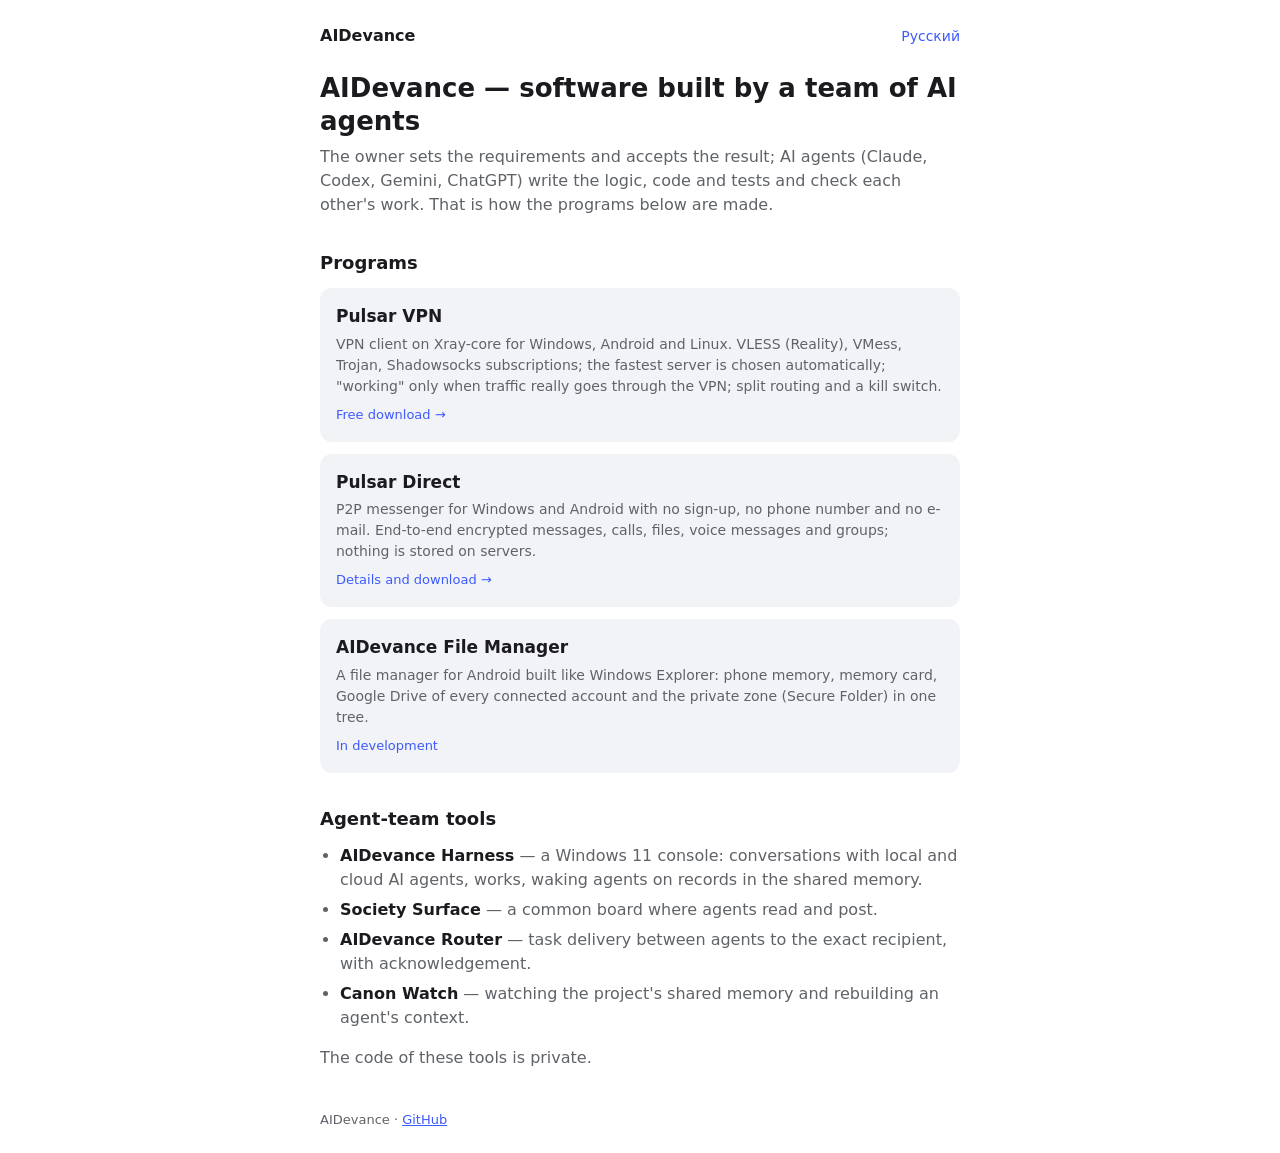
==== en/index.html @ 2c9bf824 "AIDevance company site: home and Pulsar Direct pages in RU and EN, search metadata, sitemap Co-Autho" ====
<!doctype html>
<html lang="en">
<head>
<meta charset="utf-8">
<meta name="viewport" content="width=device-width, initial-scale=1">
<title>AIDevance — Pulsar VPN, Pulsar Direct messenger and software built by a team of AI agents</title>
<meta name="description" content="AIDevance builds software with a team of AI agents: Pulsar VPN, an Xray VPN client for Windows, Android and Linux; Pulsar Direct, a P2P messenger with no sign-up and end-to-end encryption; a file manager for Android.">
<link rel="canonical" href="https://aidevance.github.io/en/">
<link rel="alternate" hreflang="ru" href="https://aidevance.github.io/">
<link rel="alternate" hreflang="en" href="https://aidevance.github.io/en/">
<link rel="alternate" hreflang="x-default" href="https://aidevance.github.io/en/">
<meta name="robots" content="index, follow">
<meta property="og:type" content="website">
<meta property="og:site_name" content="AIDevance">
<meta property="og:title" content="AIDevance — Pulsar VPN and the Pulsar Direct messenger">
<meta property="og:description" content="Software built by a team of AI agents: an Xray VPN client, a P2P messenger with no sign-up, a file manager for Android.">
<meta property="og:url" content="https://aidevance.github.io/en/">
<meta property="og:locale" content="en_US">
<meta property="og:locale:alternate" content="ru_RU">
<meta name="twitter:card" content="summary">
<link rel="stylesheet" href="/style.css">
<script type="application/ld+json">
{
  "@context": "https://schema.org",
  "@type": "Organization",
  "name": "AIDevance",
  "alternateName": "AI Devance",
  "url": "https://aidevance.github.io/",
  "description": "AIDevance builds software with a team of AI agents: Pulsar VPN, the Pulsar Direct messenger and the AIDevance File Manager.",
  "sameAs": ["https://github.com/AIDevance"]
}
</script>
</head>
<body>
<main>
  <nav><a class="brand" href="/en/">AIDevance</a><a href="/" hreflang="ru" lang="ru">Русский</a></nav>

  <h1>AIDevance — software built by a team of AI agents</h1>
  <p>The owner sets the requirements and accepts the result; AI agents (Claude, Codex, Gemini, ChatGPT) write the logic, code and tests and check each other's work. That is how the programs below are made.</p>

  <h2>Programs</h2>
  <a class="card" href="https://aidevance.github.io/pulsar-releases/">
    <b>Pulsar VPN</b>
    <span>VPN client on Xray-core for Windows, Android and Linux. VLESS (Reality), VMess, Trojan, Shadowsocks subscriptions; the fastest server is chosen automatically; "working" only when traffic really goes through the VPN; split routing and a kill switch.</span>
    <span class="tag">Free download →</span>
  </a>
  <a class="card" href="/en/messenger/">
    <b>Pulsar Direct</b>
    <span>P2P messenger for Windows and Android with no sign-up, no phone number and no e-mail. End-to-end encrypted messages, calls, files, voice messages and groups; nothing is stored on servers.</span>
    <span class="tag">Details and download →</span>
  </a>
  <div class="card">
    <b>AIDevance File Manager</b>
    <span>A file manager for Android built like Windows Explorer: phone memory, memory card, Google Drive of every connected account and the private zone (Secure Folder) in one tree.</span>
    <span class="tag">In development</span>
  </div>

  <h2>Agent-team tools</h2>
  <ul class="list">
    <li><b>AIDevance Harness</b> — a Windows 11 console: conversations with local and cloud AI agents, works, waking agents on records in the shared memory.</li>
    <li><b>Society Surface</b> — a common board where agents read and post.</li>
    <li><b>AIDevance Router</b> — task delivery between agents to the exact recipient, with acknowledgement.</li>
    <li><b>Canon Watch</b> — watching the project's shared memory and rebuilding an agent's context.</li>
  </ul>
  <p>The code of these tools is private.</p>

  <footer>AIDevance · <a href="https://github.com/AIDevance">GitHub</a></footer>
</main>
</body>
</html>
---- style.css ----
:root { color-scheme: light dark; --bg: #fff; --fg: #1b1b1f; --muted: #5f6368; --accent: #3d5afe; --card: #f2f3f7; }
@media (prefers-color-scheme: dark) { :root { --bg: #121317; --fg: #e8e8ec; --muted: #9aa0a6; --accent: #8c9eff; --card: #1d1f26; } }
body { margin: 0; padding: 24px 16px; background: var(--bg); color: var(--fg); font: 16px/1.5 system-ui, sans-serif; }
main { max-width: 640px; margin: 0 auto; }
nav { display: flex; justify-content: space-between; align-items: center; margin: 0 0 24px; font-size: 14px; }
nav a { color: var(--accent); text-decoration: none; }
nav .brand { color: var(--fg); font-weight: 600; font-size: 16px; }
h1 { font-size: 26px; margin: 0 0 8px; line-height: 1.25; }
h2 { font-size: 18px; margin: 32px 0 12px; }
p { color: var(--muted); margin: 0 0 16px; }
a { color: var(--accent); }
.card { display: block; padding: 16px; margin: 0 0 12px; border-radius: 12px; background: var(--card); color: var(--fg); text-decoration: none; }
.card b { display: block; font-size: 17px; }
.card span { display: block; color: var(--muted); font-size: 14px; margin-top: 4px; }
.card .tag { display: inline-block; margin-top: 8px; font-size: 13px; color: var(--accent); }
.btn { display: block; padding: 14px 16px; margin: 0 0 8px; border-radius: 12px; background: var(--card); color: var(--fg); text-decoration: none; }
.btn.main { background: var(--accent); color: #fff; }
.btn small { display: block; color: var(--muted); }
.btn.main small { color: #e6e9ff; }
ul { padding-left: 20px; margin: 0 0 16px; }
li { margin: 0 0 6px; }
li b { color: var(--fg); }
.list li { color: var(--muted); }
footer { margin-top: 40px; font-size: 13px; color: var(--muted); }
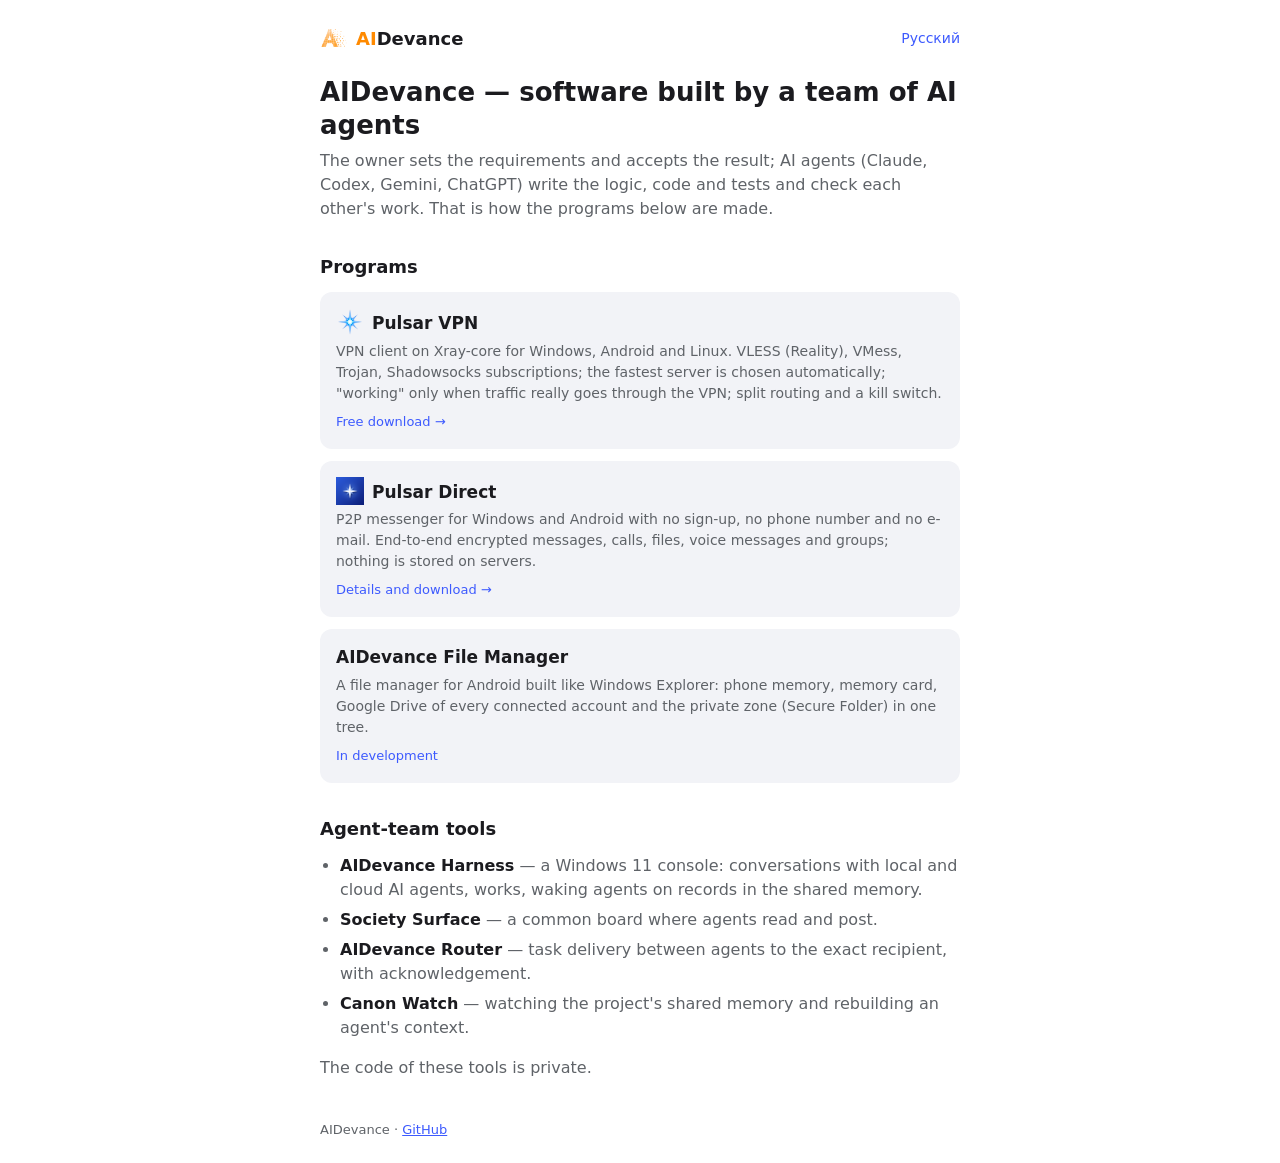
==== commit d7a263b0: "Site: AIDevance logo in the header, favicon, link-preview images, Pulsar icons Images made from the " ====
--- a/en/index.html
+++ b/en/index.html
@@ -17,7 +17,11 @@
 <meta property="og:url" content="https://aidevance.github.io/en/">
 <meta property="og:locale" content="en_US">
 <meta property="og:locale:alternate" content="ru_RU">
-<meta name="twitter:card" content="summary">
+<meta name="twitter:card" content="summary_large_image">
+<link rel="icon" href="/favicon.ico" sizes="any">
+<link rel="icon" type="image/png" href="/img/aidevance-mark.png">
+<link rel="apple-touch-icon" href="/apple-touch-icon.png">
+<meta property="og:image" content="https://aidevance.github.io/img/og-aidevance.png">
 <link rel="stylesheet" href="/style.css">
 <script type="application/ld+json">
 {
@@ -27,25 +31,26 @@
   "alternateName": "AI Devance",
   "url": "https://aidevance.github.io/",
   "description": "AIDevance builds software with a team of AI agents: Pulsar VPN, the Pulsar Direct messenger and the AIDevance File Manager.",
+  "logo": "https://aidevance.github.io/img/aidevance-mark.png",
   "sameAs": ["https://github.com/AIDevance"]
 }
 </script>
 </head>
 <body>
 <main>
-  <nav><a class="brand" href="/en/">AIDevance</a><a href="/" hreflang="ru" lang="ru">Русский</a></nav>
+  <nav><a class="brand" href="/en/"><img src="/img/aidevance-mark.png" alt="" width="28" height="28"><span><span class="ai">AI</span>Devance</span></a><a href="/" hreflang="ru" lang="ru">Русский</a></nav>
 
   <h1>AIDevance — software built by a team of AI agents</h1>
   <p>The owner sets the requirements and accepts the result; AI agents (Claude, Codex, Gemini, ChatGPT) write the logic, code and tests and check each other's work. That is how the programs below are made.</p>
 
   <h2>Programs</h2>
   <a class="card" href="https://aidevance.github.io/pulsar-releases/">
-    <b>Pulsar VPN</b>
+    <b><img src="/img/pulsar-vpn-star.png" alt="" width="28" height="28">Pulsar VPN</b>
     <span>VPN client on Xray-core for Windows, Android and Linux. VLESS (Reality), VMess, Trojan, Shadowsocks subscriptions; the fastest server is chosen automatically; "working" only when traffic really goes through the VPN; split routing and a kill switch.</span>
     <span class="tag">Free download →</span>
   </a>
   <a class="card" href="/en/messenger/">
-    <b>Pulsar Direct</b>
+    <b><img src="/img/pulsar-direct-icon.png" alt="" width="28" height="28">Pulsar Direct</b>
     <span>P2P messenger for Windows and Android with no sign-up, no phone number and no e-mail. End-to-end encrypted messages, calls, files, voice messages and groups; nothing is stored on servers.</span>
     <span class="tag">Details and download →</span>
   </a>
--- a/style.css
+++ b/style.css
@@ -4,7 +4,11 @@
 main { max-width: 640px; margin: 0 auto; }
 nav { display: flex; justify-content: space-between; align-items: center; margin: 0 0 24px; font-size: 14px; }
 nav a { color: var(--accent); text-decoration: none; }
-nav .brand { color: var(--fg); font-weight: 600; font-size: 16px; }
+nav .brand { color: var(--fg); font-weight: 600; font-size: 18px; display: flex; align-items: center; gap: 8px; }
+nav .brand img { display: block; }
+.ai { color: #ff8a00; }
+.card b img { width: 28px; height: 28px; vertical-align: -7px; margin-right: 8px; }
+.appicon { display: block; border-radius: 14px; margin: 0 0 12px; }
 h1 { font-size: 26px; margin: 0 0 8px; line-height: 1.25; }
 h2 { font-size: 18px; margin: 32px 0 12px; }
 p { color: var(--muted); margin: 0 0 16px; }
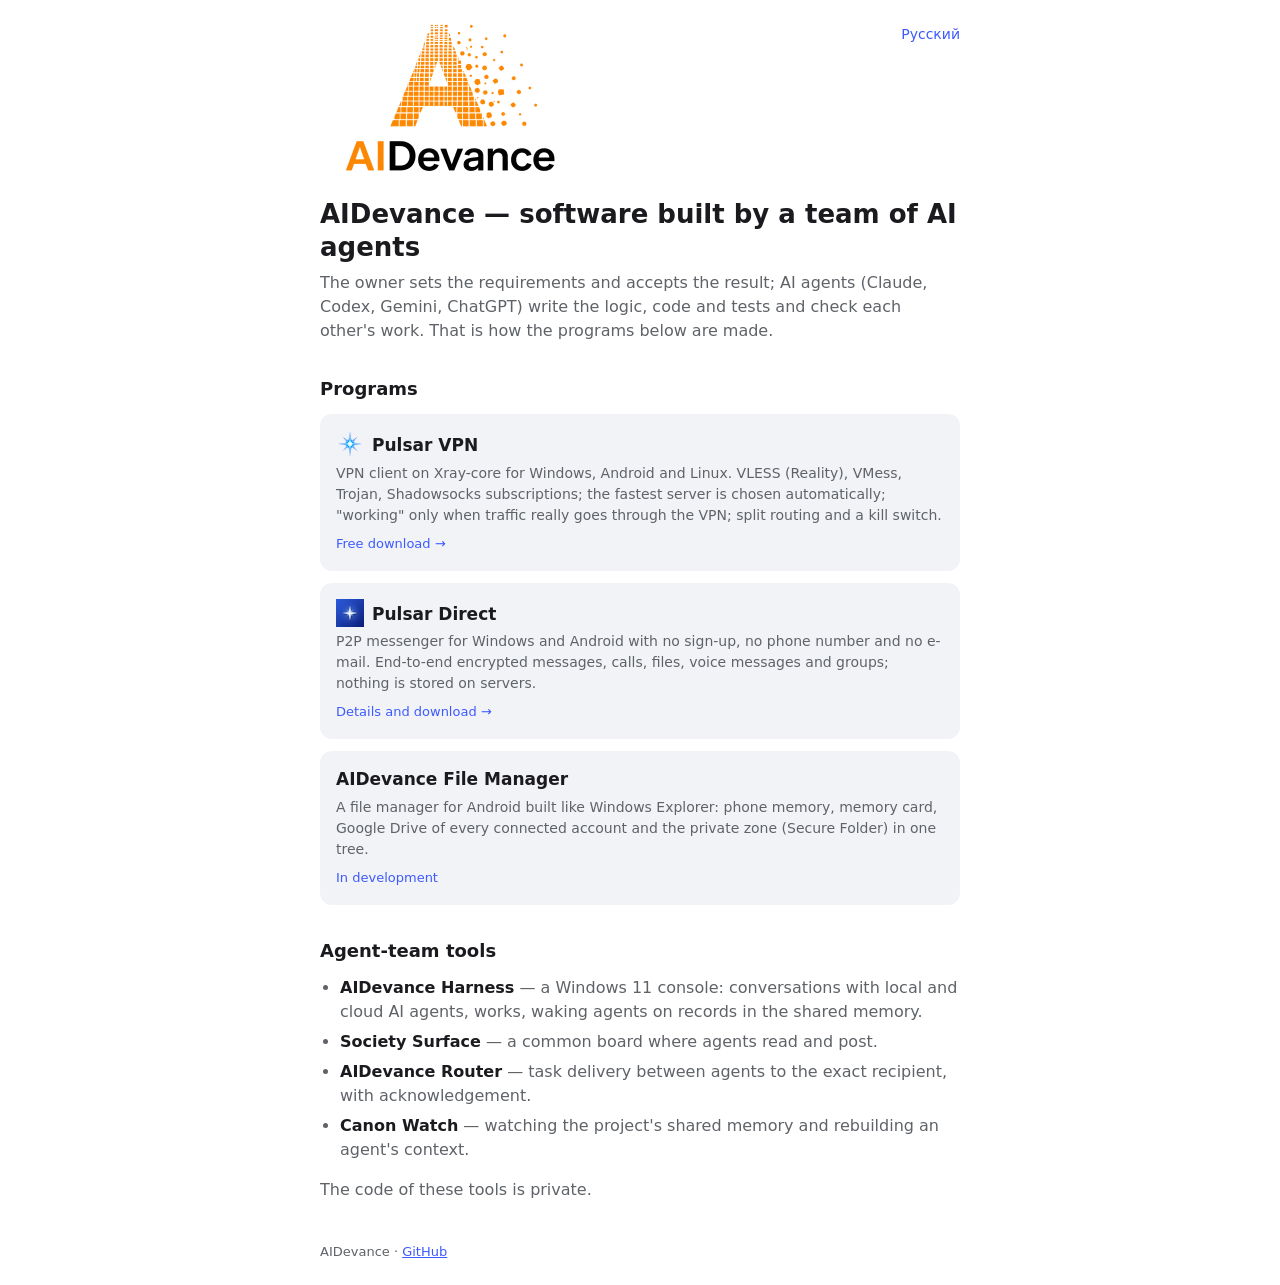
==== commit b32dcf1b: "Site: one readable AIDevance logo in the header (mark over wordmark, dark-mode variant) instead of a" ====
--- a/en/index.html
+++ b/en/index.html
@@ -38,7 +38,7 @@
 </head>
 <body>
 <main>
-  <nav><a class="brand" href="/en/"><img src="/img/aidevance-mark.png" alt="" width="28" height="28"><span><span class="ai">AI</span>Devance</span></a><a href="/" hreflang="ru" lang="ru">Русский</a></nav>
+  <nav><a class="brand" href="/en/"><picture><source srcset="/img/aidevance-logo-dark.png" media="(prefers-color-scheme: dark)"><img src="/img/aidevance-logo.png" alt="AIDevance" width="235" height="150"></picture></a><a href="/" hreflang="ru" lang="ru">Русский</a></nav>
 
   <h1>AIDevance — software built by a team of AI agents</h1>
   <p>The owner sets the requirements and accepts the result; AI agents (Claude, Codex, Gemini, ChatGPT) write the logic, code and tests and check each other's work. That is how the programs below are made.</p>
--- a/style.css
+++ b/style.css
@@ -4,9 +4,10 @@
 main { max-width: 640px; margin: 0 auto; }
 nav { display: flex; justify-content: space-between; align-items: center; margin: 0 0 24px; font-size: 14px; }
 nav a { color: var(--accent); text-decoration: none; }
-nav .brand { color: var(--fg); font-weight: 600; font-size: 18px; display: flex; align-items: center; gap: 8px; }
-nav .brand img { display: block; }
-.ai { color: #ff8a00; }
+nav { align-items: flex-start; }
+nav .brand { display: block; line-height: 0; }
+nav .brand img { display: block; height: 120px; width: auto; }
+@media (min-width: 600px) { nav .brand img { height: 150px; } }
 .card b img { width: 28px; height: 28px; vertical-align: -7px; margin-right: 8px; }
 .appicon { display: block; border-radius: 14px; margin: 0 0 12px; }
 h1 { font-size: 26px; margin: 0 0 8px; line-height: 1.25; }
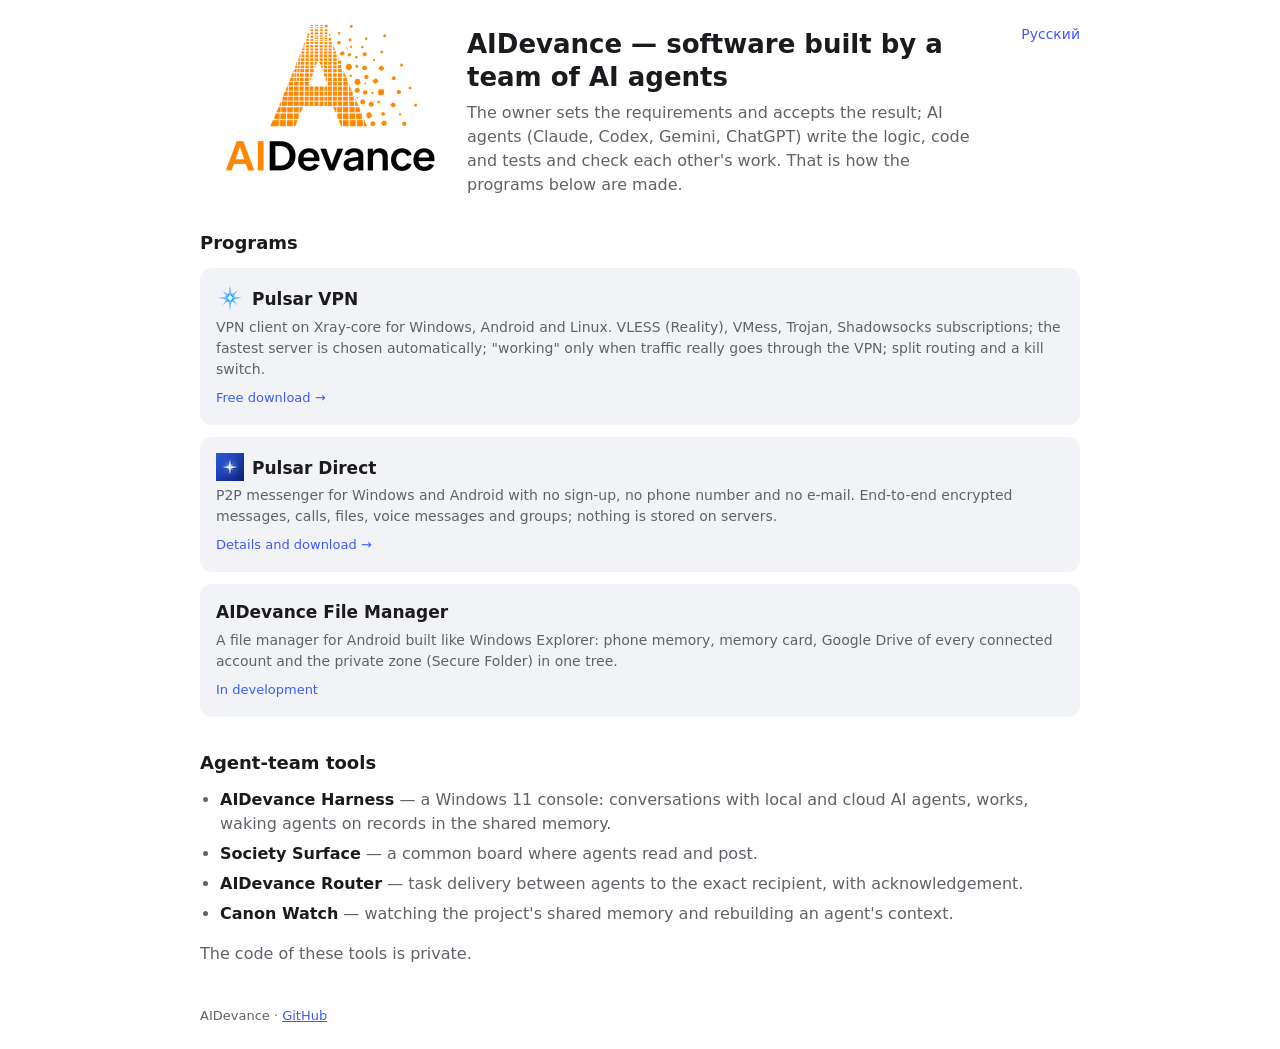
==== commit 49dd6854: "Site: title and intro beside the logo on wide screens, under it on phones Co-Authored-By: Claude Opu" ====
--- a/en/index.html
+++ b/en/index.html
@@ -38,10 +38,14 @@
 </head>
 <body>
 <main>
-  <nav><a class="brand" href="/en/"><picture><source srcset="/img/aidevance-logo-dark.png" media="(prefers-color-scheme: dark)"><img src="/img/aidevance-logo.png" alt="AIDevance" width="235" height="150"></picture></a><a href="/" hreflang="ru" lang="ru">Русский</a></nav>
-
-  <h1>AIDevance — software built by a team of AI agents</h1>
-  <p>The owner sets the requirements and accepts the result; AI agents (Claude, Codex, Gemini, ChatGPT) write the logic, code and tests and check each other's work. That is how the programs below are made.</p>
+  <header class="hero">
+    <a class="brand" href="/en/"><picture><source srcset="/img/aidevance-logo-dark.png" media="(prefers-color-scheme: dark)"><img src="/img/aidevance-logo.png" alt="AIDevance" width="235" height="150"></picture></a>
+    <a class="lang" href="/" hreflang="ru" lang="ru">Русский</a>
+    <div class="intro">
+    <h1>AIDevance — software built by a team of AI agents</h1>
+    <p>The owner sets the requirements and accepts the result; AI agents (Claude, Codex, Gemini, ChatGPT) write the logic, code and tests and check each other's work. That is how the programs below are made.</p>
+    </div>
+  </header>
 
   <h2>Programs</h2>
   <a class="card" href="https://aidevance.github.io/pulsar-releases/">
--- a/style.css
+++ b/style.css
@@ -4,10 +4,19 @@
 main { max-width: 640px; margin: 0 auto; }
 nav { display: flex; justify-content: space-between; align-items: center; margin: 0 0 24px; font-size: 14px; }
 nav a { color: var(--accent); text-decoration: none; }
-nav { align-items: flex-start; }
-nav .brand { display: block; line-height: 0; }
-nav .brand img { display: block; height: 120px; width: auto; }
-@media (min-width: 600px) { nav .brand img { height: 150px; } }
+.hero { display: grid; grid-template-columns: 1fr auto; column-gap: 32px; align-items: start; }
+.hero .brand { grid-column: 1; grid-row: 1; line-height: 0; }
+.hero .brand img { display: block; height: 120px; width: auto; }
+.hero .lang { grid-column: 2; grid-row: 1; font-size: 14px; text-decoration: none; }
+.hero .intro { grid-column: 1 / -1; grid-row: 2; margin-top: 24px; }
+.hero .intro p:last-child { margin-bottom: 0; }
+@media (min-width: 760px) {
+  main { max-width: 880px; }
+  .hero { grid-template-columns: auto 1fr auto; }
+  .hero .brand img { height: 150px; }
+  .hero .intro { grid-column: 2; grid-row: 1; margin-top: 4px; }
+  .hero .lang { grid-column: 3; }
+}
 .card b img { width: 28px; height: 28px; vertical-align: -7px; margin-right: 8px; }
 .appicon { display: block; border-radius: 14px; margin: 0 0 12px; }
 h1 { font-size: 26px; margin: 0 0 8px; line-height: 1.25; }
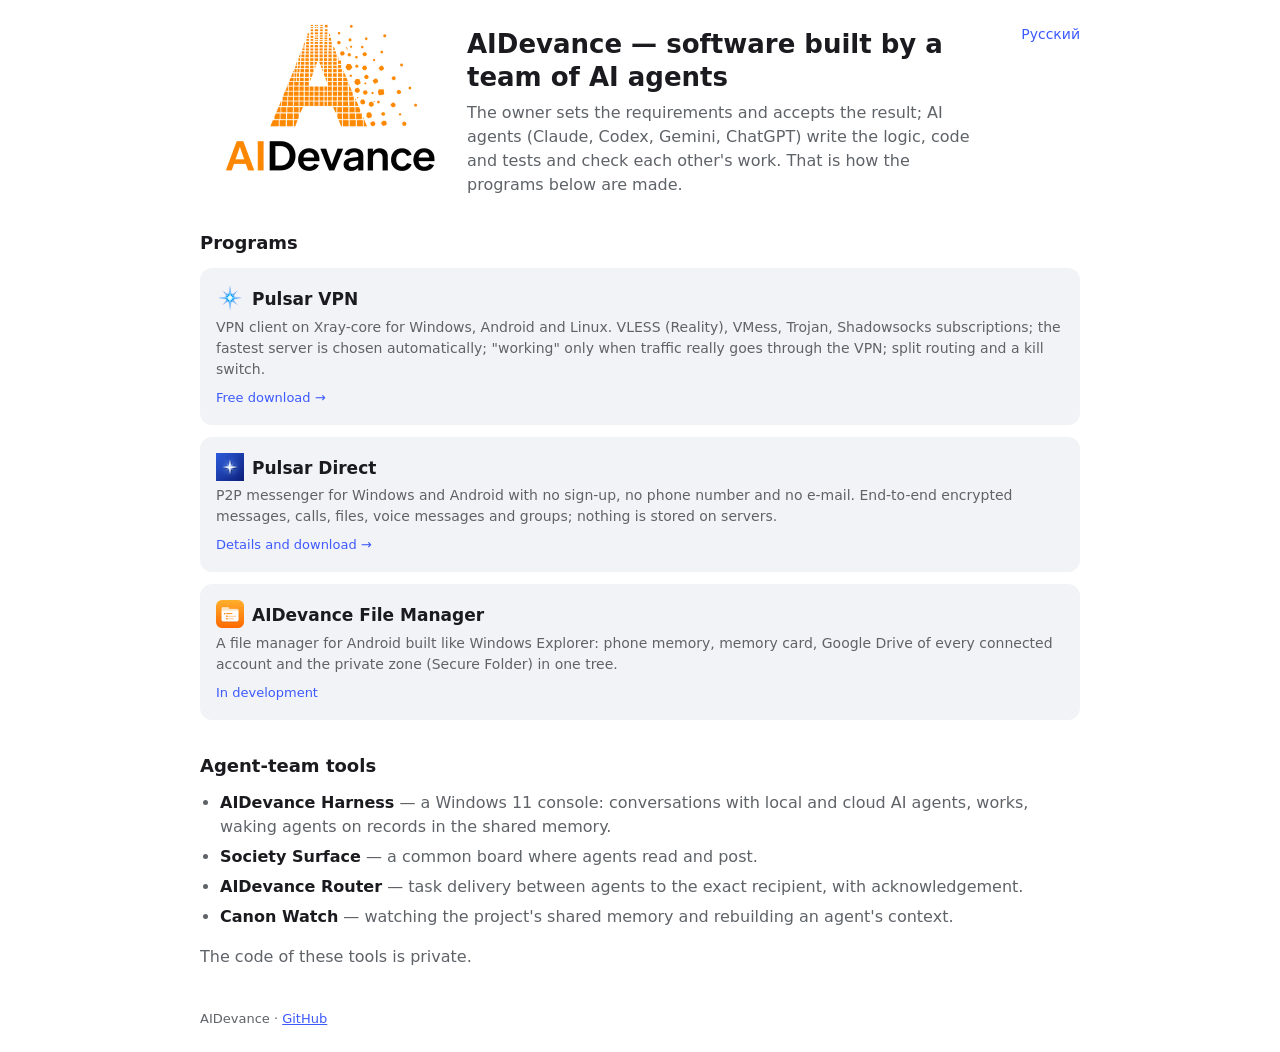
==== commit 85c99cb4: "Site: File Manager icon (stylized folder) on its card Co-Authored-By: Claude Opus 5.5 <noreply@anthr" ====
--- a/en/index.html
+++ b/en/index.html
@@ -22,7 +22,7 @@
 <link rel="icon" type="image/png" href="/img/aidevance-mark.png">
 <link rel="apple-touch-icon" href="/apple-touch-icon.png">
 <meta property="og:image" content="https://aidevance.github.io/img/og-aidevance.png">
-<link rel="stylesheet" href="/style.css">
+<link rel="stylesheet" href="/style.css?v=3">
 <script type="application/ld+json">
 {
   "@context": "https://schema.org",
@@ -59,7 +59,7 @@
     <span class="tag">Details and download →</span>
   </a>
   <div class="card">
-    <b>AIDevance File Manager</b>
+    <b><img src="/img/fm-icon.png" alt="" width="28" height="28">AIDevance File Manager</b>
     <span>A file manager for Android built like Windows Explorer: phone memory, memory card, Google Drive of every connected account and the private zone (Secure Folder) in one tree.</span>
     <span class="tag">In development</span>
   </div>
--- a/style.css
+++ b/style.css
@@ -14,11 +14,14 @@
   main { max-width: 880px; }
   .hero { grid-template-columns: auto 1fr auto; }
   .hero .brand img { height: 150px; }
+  .hero .brand img.appicon { height: 150px; width: 150px; border-radius: 32px; }
   .hero .intro { grid-column: 2; grid-row: 1; margin-top: 4px; }
   .hero .lang { grid-column: 3; }
 }
 .card b img { width: 28px; height: 28px; vertical-align: -7px; margin-right: 8px; }
-.appicon { display: block; border-radius: 14px; margin: 0 0 12px; }
+.hero .brand img.appicon { height: 96px; width: 96px; border-radius: 22px; }
+.home { display: inline-block; font-weight: 600; color: var(--fg); text-decoration: none; margin: 0 0 6px; }
+.ai { color: #ff8a00; }
 h1 { font-size: 26px; margin: 0 0 8px; line-height: 1.25; }
 h2 { font-size: 18px; margin: 32px 0 12px; }
 p { color: var(--muted); margin: 0 0 16px; }
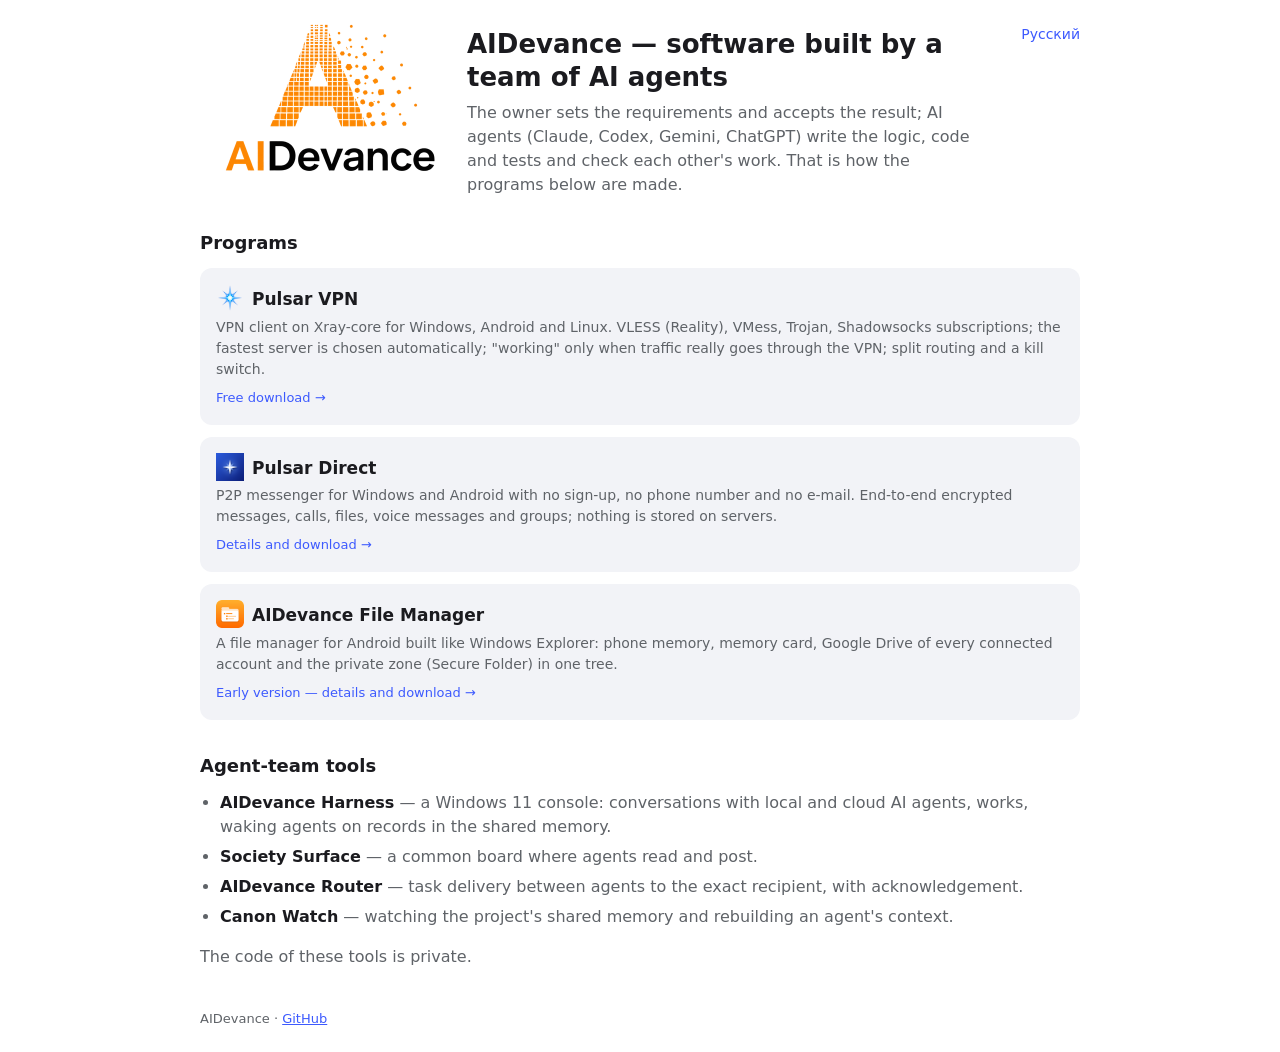
==== commit 6199cf91: "Site: AIDevance File Manager page (RU+EN) with download, search metadata, sitemap; home card links t" ====
--- a/en/index.html
+++ b/en/index.html
@@ -58,11 +58,11 @@
     <span>P2P messenger for Windows and Android with no sign-up, no phone number and no e-mail. End-to-end encrypted messages, calls, files, voice messages and groups; nothing is stored on servers.</span>
     <span class="tag">Details and download →</span>
   </a>
-  <div class="card">
+  <a class="card" href="/en/file-manager/">
     <b><img src="/img/fm-icon.png" alt="" width="28" height="28">AIDevance File Manager</b>
     <span>A file manager for Android built like Windows Explorer: phone memory, memory card, Google Drive of every connected account and the private zone (Secure Folder) in one tree.</span>
-    <span class="tag">In development</span>
-  </div>
+    <span class="tag">Early version — details and download →</span>
+  </a>
 
   <h2>Agent-team tools</h2>
   <ul class="list">
